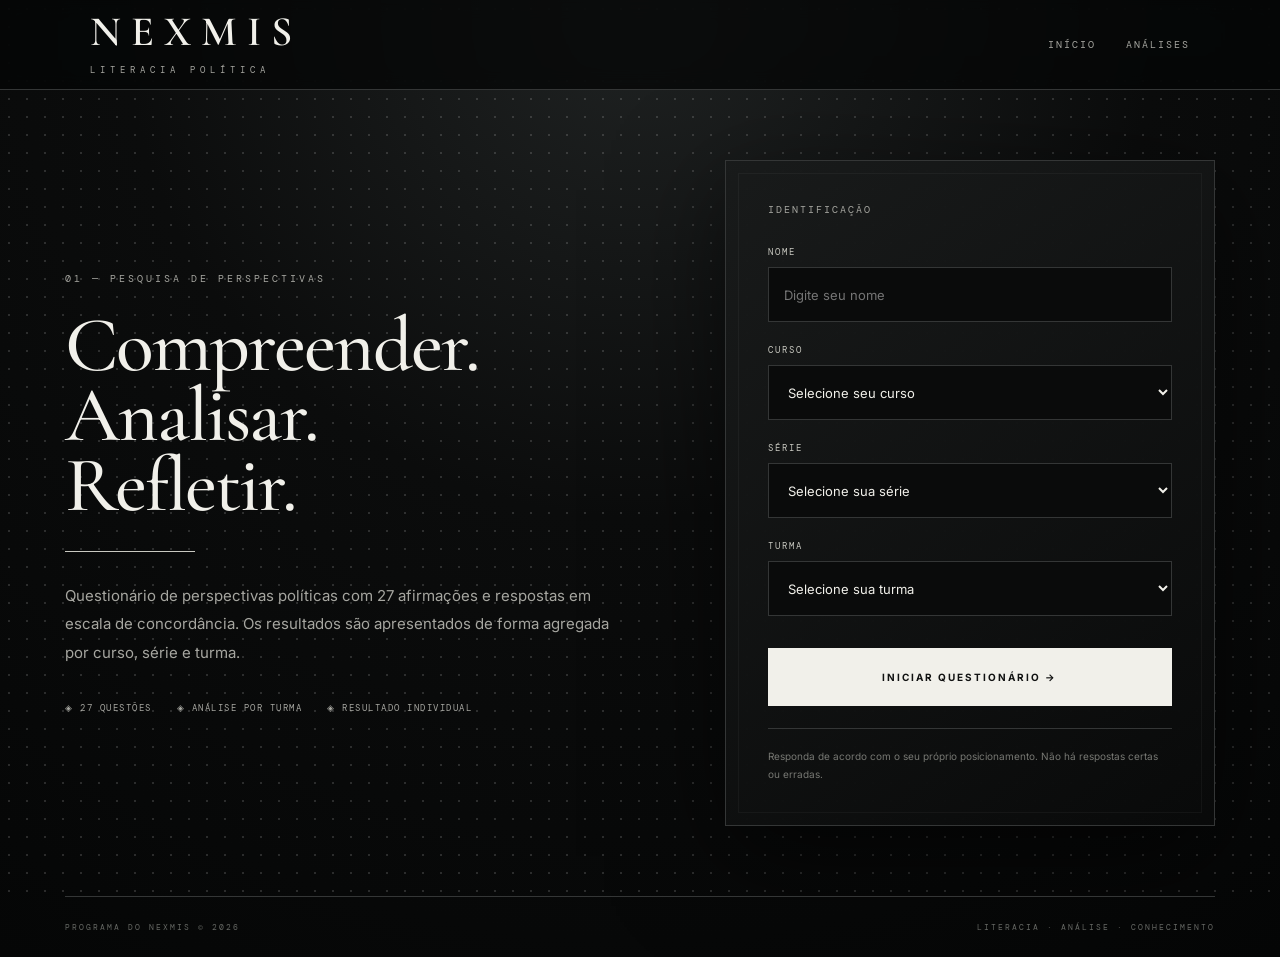
==== index.html @ 026ede21 "Add files via upload" ====
<!DOCTYPE html>
<html lang="pt-BR">
<head>
<meta charset="UTF-8">
<meta name="viewport" content="width=device-width, initial-scale=1.0">
<title>NEXMIS | Literacia Política</title>
<link rel="preconnect" href="https://fonts.googleapis.com">
<link href="https://fonts.googleapis.com/css2?family=Cormorant+Garamond:wght@400;500;600;700&family=DM+Mono&family=Inter:wght@400;500;600;700&display=swap" rel="stylesheet">
<link rel="stylesheet" href="style.css">
</head>
<body>
<header>
  <div class="logo">NEXMIS<small>LITERACIA POLÍTICA</small></div>
  <nav>
    <a href="index.html">INÍCIO</a>
    <a href="resultado.html">ANÁLISES</a>
  </nav>
</header>

<main>
<section>
  <div class="kicker">01 — PESQUISA DE PERSPECTIVAS</div>
  <h1>Compreender.<br>Analisar.<br>Refletir.</h1>
  <div class="linha"></div>
  <p class="descricao">
    Questionário de perspectivas políticas com 27 afirmações e respostas em escala de
    concordância. Os resultados são apresentados de forma agregada por
    curso, série e turma.
  </p>
  <div class="informacoes">
    <span>◈ 27 QUESTÕES</span>
    <span>◈ ANÁLISE POR TURMA</span>
    <span>◈ RESULTADO INDIVIDUAL</span>
  </div>
</section>

<section class="card">
  <div class="titulo-card">IDENTIFICAÇÃO</div>

  <label for="nome">NOME</label>
  <input id="nome" type="text" maxlength="80" placeholder="Digite seu nome">

  <label for="curso">CURSO</label>
  <select id="curso">
    <option value="">Selecione seu curso</option>
    <option>Desenvolvimento de Sistemas</option>
    <option>Eletrotécnica</option>
  </select>

  <label for="serie">SÉRIE</label>
  <select id="serie">
    <option value="">Selecione sua série</option>
    <option>1º Ano</option>
    <option>2º Ano</option>
    <option>3º Ano</option>
  </select>

  <label for="turma">TURMA</label>
  <select id="turma">
    <option value="">Selecione sua turma</option>
    <option>Turma A</option>
    <option>Turma B</option>
  </select>

  <button id="iniciar" type="button">INICIAR QUESTIONÁRIO →</button>
  <div id="erro" class="erro"></div>

  <div class="aviso">
    Responda de acordo com o seu próprio posicionamento. Não há respostas
    certas ou erradas.
  </div>
</section>
</main>

<footer>
  <span>PROGRAMA DO NEXMIS © 2026</span>
  <span>LITERACIA · ANÁLISE · CONHECIMENTO</span>
</footer>
<script src="api-config.js"></script>
<script src="script.js"></script>
</body>
</html>
---- style.css ----
*{margin:0;padding:0;box-sizing:border-box}
:root{--preto:#070808;--preto-card:#111313;--grafite:#1a1c1c;--linha:#343636;--branco:#f1f0ea;--cinza:#a6a6a0;--prata:#c9c9c1}
body{min-height:100vh;font-family:"Inter",sans-serif;color:var(--branco);background:radial-gradient(circle at top,#202323 0%,#0b0c0c 45%,#050606 100%);overflow-x:hidden}
body::before{content:"";position:fixed;inset:0;pointer-events:none;opacity:.15;background-image:radial-gradient(#fff 1px,transparent 1px);background-size:18px 18px}
header{min-height:90px;padding:0 7%;display:flex;align-items:center;justify-content:space-between;border-bottom:1px solid var(--linha);background:rgba(5,6,6,.75);backdrop-filter:blur(10px);position:relative;z-index:10}
.logo{font-family:"Cormorant Garamond",serif;font-size:42px;font-weight:600;letter-spacing:10px;line-height:.8}
.logo small{display:block;margin-top:18px;font-family:"DM Mono",monospace;font-size:9px;font-weight:normal;letter-spacing:5px;color:var(--cinza)}
nav{display:flex;gap:30px}nav a{color:var(--cinza);text-decoration:none;font-family:"DM Mono",monospace;font-size:10px;letter-spacing:2px;transition:.3s}nav a:hover{color:var(--branco)}
main{width:min(1150px,92%);margin:70px auto;display:grid;grid-template-columns:1.1fr .9fr;gap:60px;align-items:center;position:relative;z-index:2}
.kicker{font-family:"DM Mono",monospace;font-size:10px;letter-spacing:3px;color:var(--cinza);margin-bottom:25px}
h1{font-family:"Cormorant Garamond",serif;font-size:78px;font-weight:500;line-height:.9;letter-spacing:-2px;margin-bottom:30px}
.linha{width:130px;height:1px;background:var(--prata);margin-bottom:30px}
.descricao{max-width:560px;color:var(--cinza);font-size:15px;line-height:1.9}.descricao.curto{margin-bottom:20px}
.informacoes{display:flex;flex-wrap:wrap;gap:25px;margin-top:35px}.informacoes span{font-family:"DM Mono",monospace;font-size:9px;letter-spacing:1.5px;color:var(--cinza)}
.card,.questionario-card{background:linear-gradient(145deg,rgba(25,27,27,.98),rgba(9,10,10,.98));border:1px solid var(--linha);padding:42px;box-shadow:0 30px 100px rgba(0,0,0,.6);position:relative}
.card::before,.questionario-card::before{content:"";position:absolute;inset:12px;border:1px solid rgba(255,255,255,.04);pointer-events:none}
.titulo-card{font-family:"DM Mono",monospace;font-size:10px;letter-spacing:2px;color:var(--cinza);margin-bottom:30px}
label{display:block;margin-top:22px;margin-bottom:9px;font-family:"DM Mono",monospace;font-size:9px;letter-spacing:2px;color:var(--prata)}
select,input{width:100%;height:55px;padding:0 15px;background:#0a0b0b;color:var(--branco);border:1px solid var(--linha);outline:none;font-family:"Inter",sans-serif;font-size:13px}
select:focus,input:focus{border-color:var(--prata)}
button,.botao-link{width:100%;min-height:58px;margin-top:32px;border:none;background:var(--branco);color:#111212;font-family:"Inter",sans-serif;font-size:10px;font-weight:700;letter-spacing:2px;cursor:pointer;transition:.3s;display:flex;align-items:center;justify-content:center;text-decoration:none}
button:hover,.botao-link:hover{background:var(--prata);transform:translateY(-2px)}
.erro{color:#d3a4a4;font-size:11px;margin-top:15px;line-height:1.6}.aviso{margin-top:22px;padding-top:18px;border-top:1px solid var(--linha);color:#777873;font-size:10px;line-height:1.8}
.questionario-container,.resultados-container{display:block;max-width:850px}.questionario-card{width:100%}.titulo-questionario{font-size:64px}
.identificacao{margin-bottom:30px;padding:15px;border:1px solid var(--linha);font-family:"DM Mono",monospace;color:var(--cinza);font-size:10px;line-height:2}
.escala-legenda{display:grid;grid-template-columns:repeat(5,1fr);gap:8px;margin-bottom:30px;color:#777873;font-family:"DM Mono",monospace;font-size:8px;line-height:1.4;text-align:center}
.pergunta{margin-bottom:45px}.pergunta-numero{font-family:"DM Mono",monospace;color:var(--cinza);font-size:9px;letter-spacing:2px;margin-bottom:12px}.pergunta h2{font-family:"Cormorant Garamond",serif;font-size:28px;font-weight:500;line-height:1.2;margin-bottom:20px}
.alternativa{display:flex;align-items:center;gap:12px;padding:15px;margin-bottom:8px;border:1px solid var(--linha);cursor:pointer;transition:.2s;font-family:"Inter",sans-serif;font-size:13px;letter-spacing:0;color:var(--branco)}
.alternativa:hover{border-color:var(--prata)}.alternativa input{width:auto;height:auto;padding:0;accent-color:white}
.resultado-titulo{font-family:"Cormorant Garamond",serif;font-size:27px;margin-bottom:10px}.barra-container{height:12px;background:#080909;border:1px solid var(--linha);margin:8px 0}.barra{height:100%;background:var(--prata)}.resultado-legenda{font-family:"DM Mono",monospace;color:var(--cinza);font-size:9px;letter-spacing:1px}
.grupo-cabecalho{display:flex;justify-content:space-between;align-items:end;padding-bottom:20px;border-bottom:1px solid var(--linha);margin-bottom:25px}.grupo-cabecalho strong{font-family:"DM Mono",monospace;font-size:12px}
.pessoa-card{display:flex;justify-content:space-between;align-items:center;gap:20px;padding:16px;border:1px solid var(--linha);margin-bottom:8px}.pessoa-card strong{display:block;font-size:14px}.pessoa-card small{display:block;color:var(--cinza);font-size:10px;margin-top:6px}.pessoa-classificacao{font-family:"DM Mono",monospace;font-size:10px;text-align:right;white-space:nowrap}
.distribuicao{margin-bottom:40px}.filtros{display:grid;grid-template-columns:repeat(3,1fr);gap:12px}.filtros label{margin-top:0}.filtros select{height:48px;font-size:11px}
.acoes-admin{display:grid;grid-template-columns:1fr 1fr;gap:10px;margin-top:35px}.acoes-admin button{margin-top:0;font-size:8px}.botao-secundario{background:transparent;color:var(--branco);border:1px solid var(--linha);margin-top:10px}.sem-dados{color:var(--cinza);font-size:13px;line-height:1.8;padding:20px 0}.hidden{display:none}
footer{width:min(1150px,92%);margin:auto;padding:25px 0;border-top:1px solid var(--linha);display:flex;justify-content:space-between;color:#666864;font-family:"DM Mono",monospace;font-size:8px;letter-spacing:2px;position:relative;z-index:2}
@media(max-width:800px){header{padding:20px 5%;flex-direction:column;gap:20px}.logo{font-size:34px}nav{gap:16px}nav a{font-size:8px}main{grid-template-columns:1fr;margin:45px auto}h1{font-size:58px}.titulo-questionario{font-size:50px}.card,.questionario-card{padding:28px}.escala-legenda{display:none}.filtros{grid-template-columns:1fr}.acoes-admin{grid-template-columns:1fr}.pessoa-card{align-items:flex-start;flex-direction:column}.pessoa-classificacao{text-align:left}footer{flex-direction:column;gap:15px}}


/* Resposta selecionada */
.alternativa:has(input:checked){
  border-color: #ffffff;
  background: rgba(241,240,234,.16);
  box-shadow: 0 0 0 1px rgba(241,240,234,.35), 0 0 18px rgba(241,240,234,.12);
}
.alternativa:has(input:checked) span{color:#fff;font-weight:700}
.alternativa input:checked{accent-color:#fff}

.pessoa-classificacao small{display:block;color:var(--cinza);margin-top:5px;font-size:9px}
.grupo-cabecalho small{font-weight:normal;color:var(--cinza)}

@media print{
  body{background:#fff;color:#111}
  body::before, header, footer, #loginResultados, .acoes-admin, #sairResultados{display:none!important}
  main{display:block;width:100%;margin:0}
  main>section:first-child{display:block}
  .card{box-shadow:none;border:0;background:#fff;color:#111;padding:20px}
  .card::before{display:none}
  .descricao,.resultado-legenda,.pessoa-card small,.pessoa-classificacao small{color:#444}
  .barra-container{background:#eee}
  .barra{background:#333}
  .pessoa-card{break-inside:avoid;border-color:#ccc}
  .resultado-item{break-inside:avoid}
}

/* Marca enviada */

.resultado-individual-final{border:1px solid var(--linha);padding:28px;margin:25px 0 10px;background:rgba(255,255,255,.025)}
.resultado-final-label{font-family:"DM Mono",monospace;font-size:9px;letter-spacing:2px;color:var(--cinza);margin-bottom:14px}
.resultado-final-estilo{font-family:"Cormorant Garamond",serif;font-size:48px;line-height:1.05;margin-bottom:10px}
.resultado-final-lado{font-family:"DM Mono",monospace;font-size:10px;color:var(--prata);letter-spacing:1px}
.resultado-final-descricao{color:var(--cinza);font-size:13px;line-height:1.8;margin-top:18px}
.resultado-final-nota{border-top:1px solid var(--linha);padding-top:15px;margin-top:18px;color:#777873;font-size:10px;line-height:1.7}
.botao-link.botao-secundario{margin-top:10px}

.grafico-total{margin-top:45px;padding-top:35px;border-top:1px solid var(--linha)}
.grafico-cabecalho{margin-bottom:22px}
.legenda-grafico{display:flex;flex-wrap:wrap;gap:15px;margin:15px 0 28px;font-family:"DM Mono",monospace;font-size:8px;color:var(--cinza)}
.legenda-grafico span{display:flex;align-items:center;gap:6px}
.legenda-ponto{width:9px;height:9px;border:1px solid var(--prata);display:inline-block}
.grafico-turma{padding:20px 0;border-bottom:1px solid var(--linha);break-inside:avoid}
.grafico-turma-topo{display:flex;justify-content:space-between;gap:15px;align-items:baseline;margin-bottom:10px}
.grafico-turma-topo strong{font-size:13px}
.grafico-turma-topo span{font-family:"DM Mono",monospace;color:var(--cinza);font-size:9px}
.barra-empilhada{height:28px;display:flex;width:100%;background:#080909;border:1px solid var(--linha);overflow:hidden}
.segmento{height:100%;min-width:0;border-right:1px solid rgba(0,0,0,.35)}
.segmento-0{background:#777}.segmento-1{background:#999}.segmento-2{background:#bbb}.segmento-3{background:#999}.segmento-4{background:#777}
.valores-grafico{display:grid;grid-template-columns:repeat(5,1fr);gap:8px;margin-top:10px}
.valores-grafico span{font-family:"DM Mono",monospace;font-size:7px;line-height:1.5;color:var(--cinza)}
.valores-grafico b{color:var(--branco);display:block;font-size:9px}

@media print{
  .modo-exportacao .resultados-container>section:first-child,
  .modo-exportacao #resumoGrupo,
  .modo-exportacao #listaPessoas,
  .modo-exportacao .acoes-admin,
  .modo-exportacao #sairResultados{display:none!important}
  .modo-exportacao .grafico-total{display:block!important}
}
@media(max-width:800px){
  .resultado-final-estilo{font-size:40px}
  .valores-grafico{grid-template-columns:1fr 1fr}
}
.resultado-individual-final{border:1px solid var(--linha);padding:28px;margin:25px 0;background:rgba(255,255,255,.02)}
.resultado-final-label{font-family:"DM Mono",monospace;font-size:9px;letter-spacing:2px;color:var(--cinza);margin-bottom:14px}
.resultado-final-estilo{font-family:"Cormorant Garamond",serif;font-size:46px;line-height:1.05;margin-bottom:12px}
.resultado-final-lado{font-family:"DM Mono",monospace;font-size:11px;color:var(--prata);letter-spacing:1px}
.resultado-final-descricao{color:var(--cinza);font-size:13px;line-height:1.8;margin-top:20px}
.resultado-final-nota{color:#777873;font-size:10px;line-height:1.7;margin-top:15px;padding-top:15px;border-top:1px solid var(--linha)}
.grafico-total{margin-top:45px;padding-top:25px;border-top:1px solid var(--linha)}
.grafico-cabecalho{margin-bottom:20px}.legenda-grafico{display:flex;flex-wrap:wrap;gap:15px;color:var(--cinza);font-family:"DM Mono",monospace;font-size:9px;margin-bottom:20px}
.grafico-turma{padding:18px 0;border-bottom:1px solid var(--linha)}
.grafico-turma-topo{display:flex;justify-content:space-between;gap:20px;margin-bottom:10px;font-family:"DM Mono",monospace;font-size:9px;color:var(--cinza)}
.barra-empilhada{height:24px;display:flex;background:#080909;border:1px solid var(--linha);overflow:hidden}.segmento{height:100%;min-width:0}.segmento-0{background:#eee}.segmento-1{background:#c9c9c1}.segmento-2{background:#999}.segmento-3{background:#666}.segmento-4{background:#333}
.valores-grafico{display:grid;grid-template-columns:repeat(5,1fr);gap:8px;margin-top:9px;color:var(--cinza);font-family:"DM Mono",monospace;font-size:8px;line-height:1.5}.valores-grafico b{color:var(--branco)}
button:disabled{opacity:.55;cursor:wait;transform:none!important}
@media print{.modo-exportacao .grafico-total{display:block}.modo-exportacao #resumoGrupo,.modo-exportacao .filtros,.modo-exportacao .titulo-card{display:none!important}.modo-exportacao main>section:first-child{display:none!important}.modo-exportacao .card{padding:20px}.grafico-turma-topo{color:#222}.valores-grafico b{color:#111}}
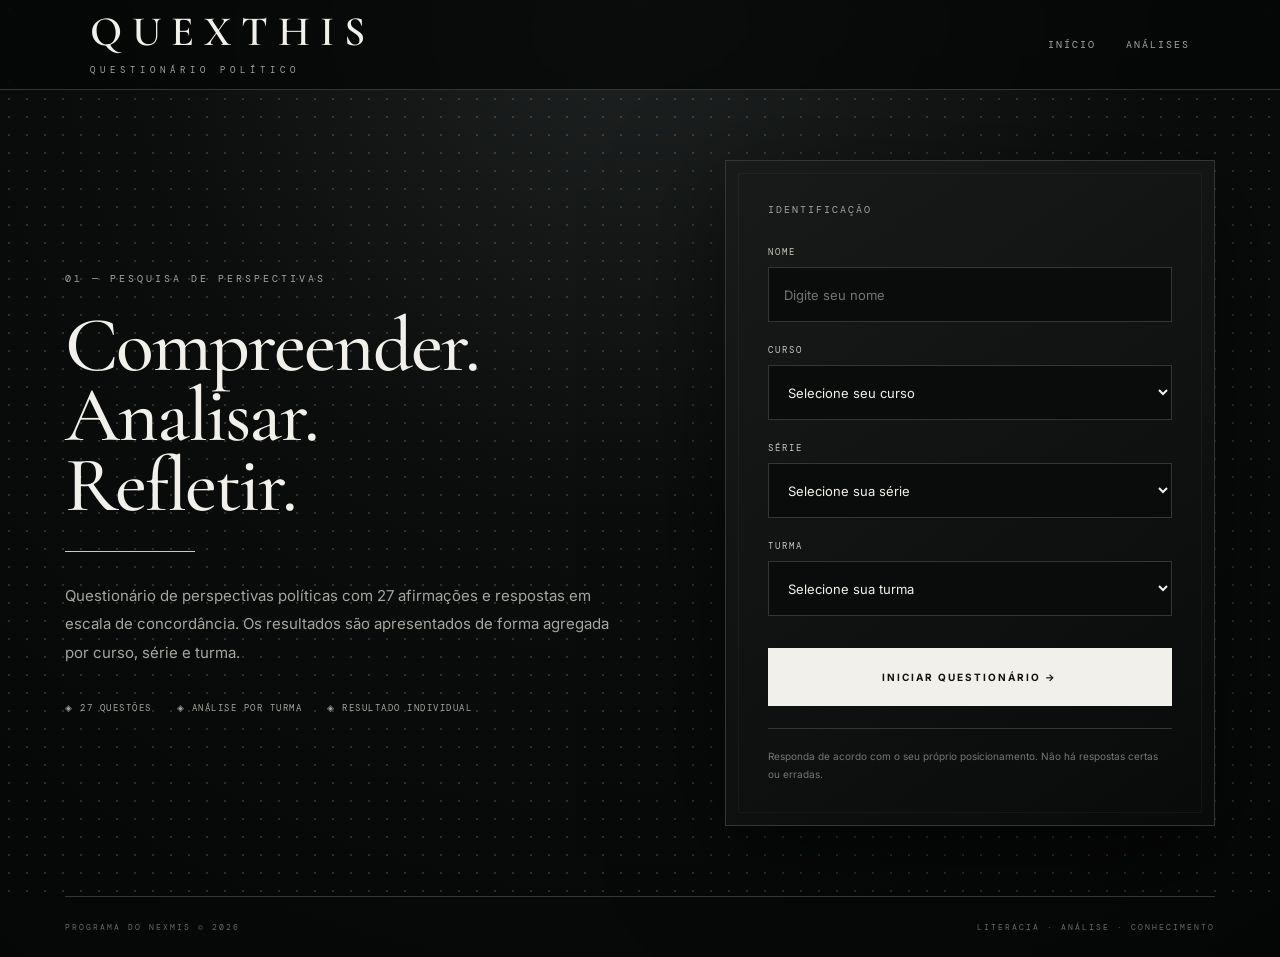
==== commit a5825f94: "Change logo text from NEXMIS to QUEXTHIS" ====
--- a/index.html
+++ b/index.html
@@ -10,7 +10,7 @@
 </head>
 <body>
 <header>
-  <div class="logo">NEXMIS<small>LITERACIA POLÍTICA</small></div>
+  <div class="logo">QUEXTHIS<small>QUESTIONÁRIO POLÍTICO</small></div>
   <nav>
     <a href="index.html">INÍCIO</a>
     <a href="resultado.html">ANÁLISES</a>
@@ -79,4 +79,4 @@
 <script src="api-config.js"></script>
 <script src="script.js"></script>
 </body>
-</html>+</html>
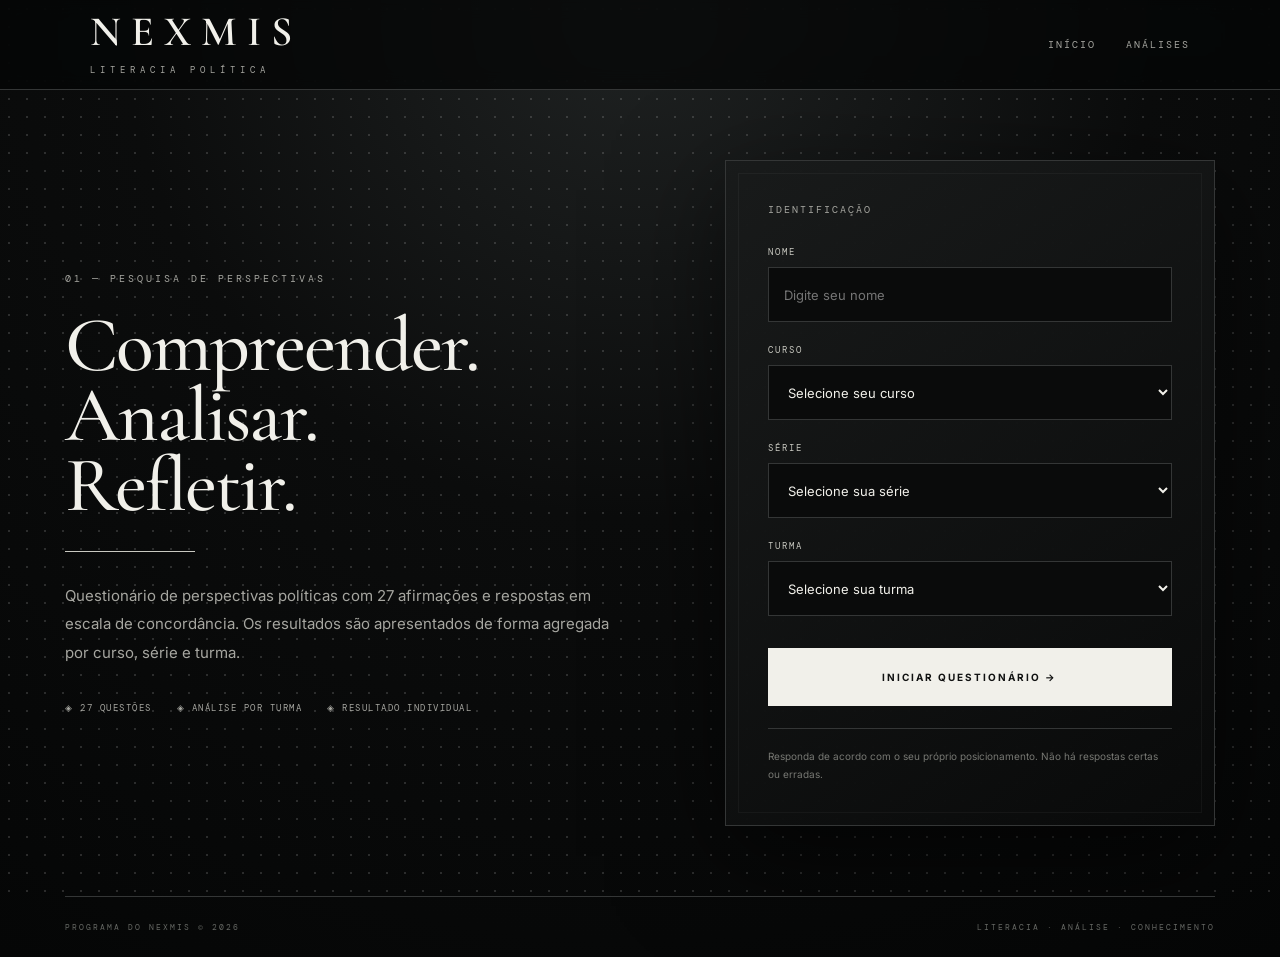
==== commit aadb7c67: "Update logo and improve accessibility features" ====
--- a/index.html
+++ b/index.html
@@ -10,7 +10,7 @@
 </head>
 <body>
 <header>
-  <div class="logo">QUEXTHIS<small>QUESTIONÁRIO POLÍTICO</small></div>
+  <div class="logo">NEXMIS<small>LITERACIA POLÍTICA</small></div>
   <nav>
     <a href="index.html">INÍCIO</a>
     <a href="resultado.html">ANÁLISES</a>
@@ -63,7 +63,7 @@
   </select>
 
   <button id="iniciar" type="button">INICIAR QUESTIONÁRIO →</button>
-  <div id="erro" class="erro"></div>
+  <div id="erro" class="erro" role="alert" aria-live="polite"></div>
 
   <div class="aviso">
     Responda de acordo com o seu próprio posicionamento. Não há respostas
--- a/style.css
+++ b/style.css
@@ -114,3 +114,44 @@
 .valores-grafico{display:grid;grid-template-columns:repeat(5,1fr);gap:8px;margin-top:9px;color:var(--cinza);font-family:"DM Mono",monospace;font-size:8px;line-height:1.5}.valores-grafico b{color:var(--branco)}
 button:disabled{opacity:.55;cursor:wait;transform:none!important}
 @media print{.modo-exportacao .grafico-total{display:block}.modo-exportacao #resumoGrupo,.modo-exportacao .filtros,.modo-exportacao .titulo-card{display:none!important}.modo-exportacao main>section:first-child{display:none!important}.modo-exportacao .card{padding:20px}.grafico-turma-topo{color:#222}.valores-grafico b{color:#111}}
+
+/* ===== Ajustes de celular: mesma aparência, mais legível e acessível ===== */
+@media(max-width:800px){
+  /* 16px evita que Safari/Chrome no iOS deem zoom automático ao tocar no campo */
+  select,input{font-size:16px}
+  /* alvo de toque um pouco maior nos rádios do questionário, sem mudar o layout */
+  .alternativa{padding:16px 14px}
+  .alternativa input{transform:scale(1.2)}
+  /* textos em caixa alta/mono muito pequenos ficavam difíceis de ler no celular */
+  .informacoes span{font-size:10px}
+  .aviso,.erro{font-size:12px;line-height:1.7}
+  .identificacao{font-size:11px;line-height:1.9}
+  .resultado-legenda{font-size:10px}
+  .legenda-grafico{font-size:9px}
+  .grafico-turma-topo span{font-size:10px}
+  .valores-grafico span{font-size:9px}
+  .valores-grafico b{font-size:10px}
+  .pessoa-card small,.resultado-final-nota{font-size:11px}
+  footer{font-size:9px;text-align:center;gap:10px}
+}
+
+@media(max-width:420px){
+  .card,.questionario-card{padding:24px 20px}
+  h1{font-size:42px}
+  .titulo-questionario{font-size:38px}
+  .pergunta h2{font-size:23px}
+  .resultado-final-estilo{font-size:32px}
+}
+
+/* Foco visível para quem navega por teclado ou leitor de tela (qualquer tela) */
+a:focus-visible,
+button:focus-visible,
+input:focus-visible,
+select:focus-visible{
+  outline:2px solid var(--prata);
+  outline-offset:2px;
+}
+.alternativa:has(input:focus-visible){
+  outline:2px solid var(--prata);
+  outline-offset:2px;
+}
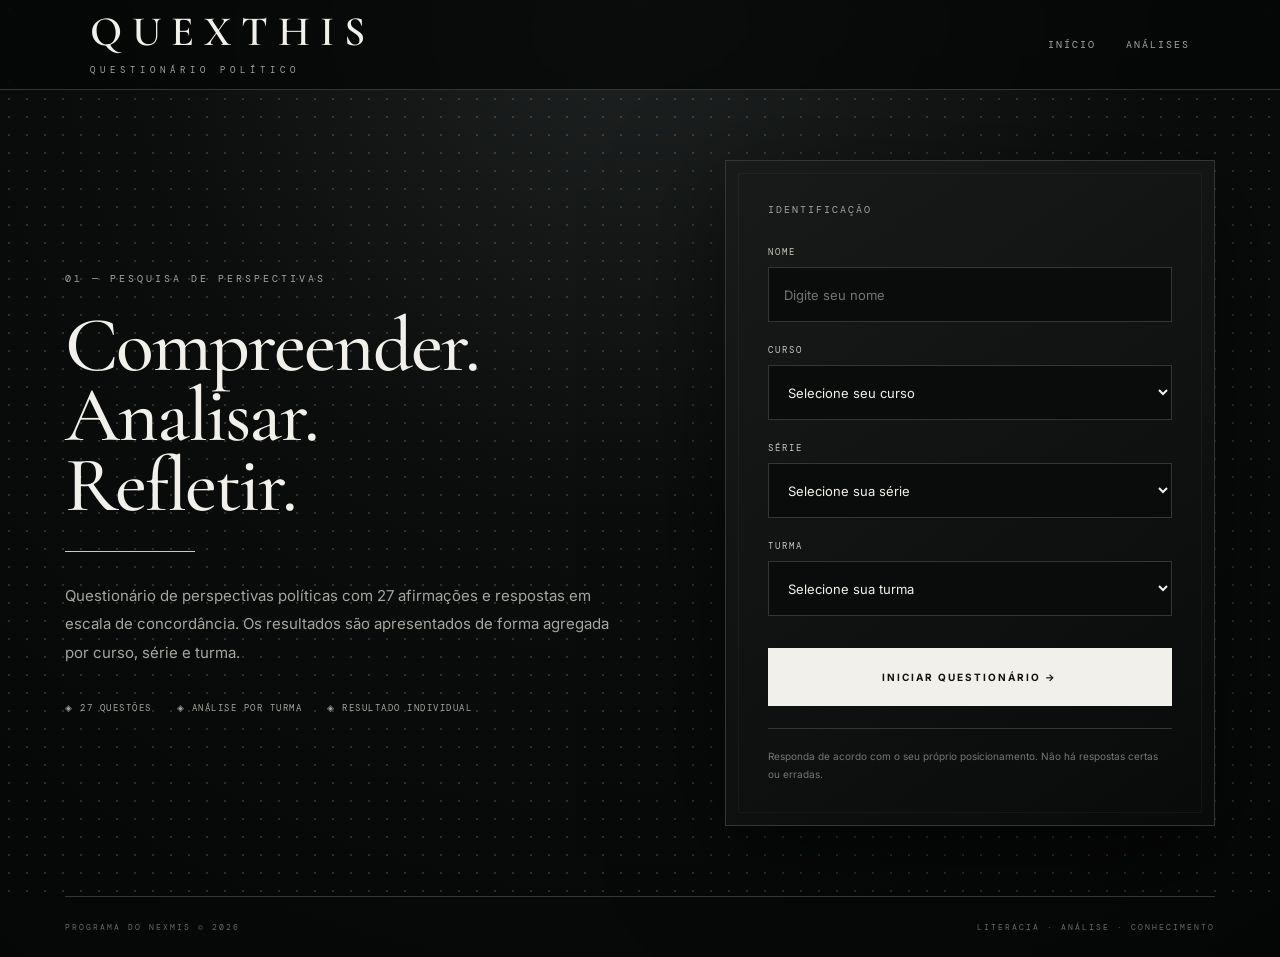
==== commit cc98176a: "Update index.html" ====
--- a/index.html
+++ b/index.html
@@ -10,7 +10,7 @@
 </head>
 <body>
 <header>
-  <div class="logo">NEXMIS<small>LITERACIA POLÍTICA</small></div>
+  <div class="logo">QUEXTHIS<small>QUESTIONÁRIO POLÍTICO</small></div>
   <nav>
     <a href="index.html">INÍCIO</a>
     <a href="resultado.html">ANÁLISES</a>
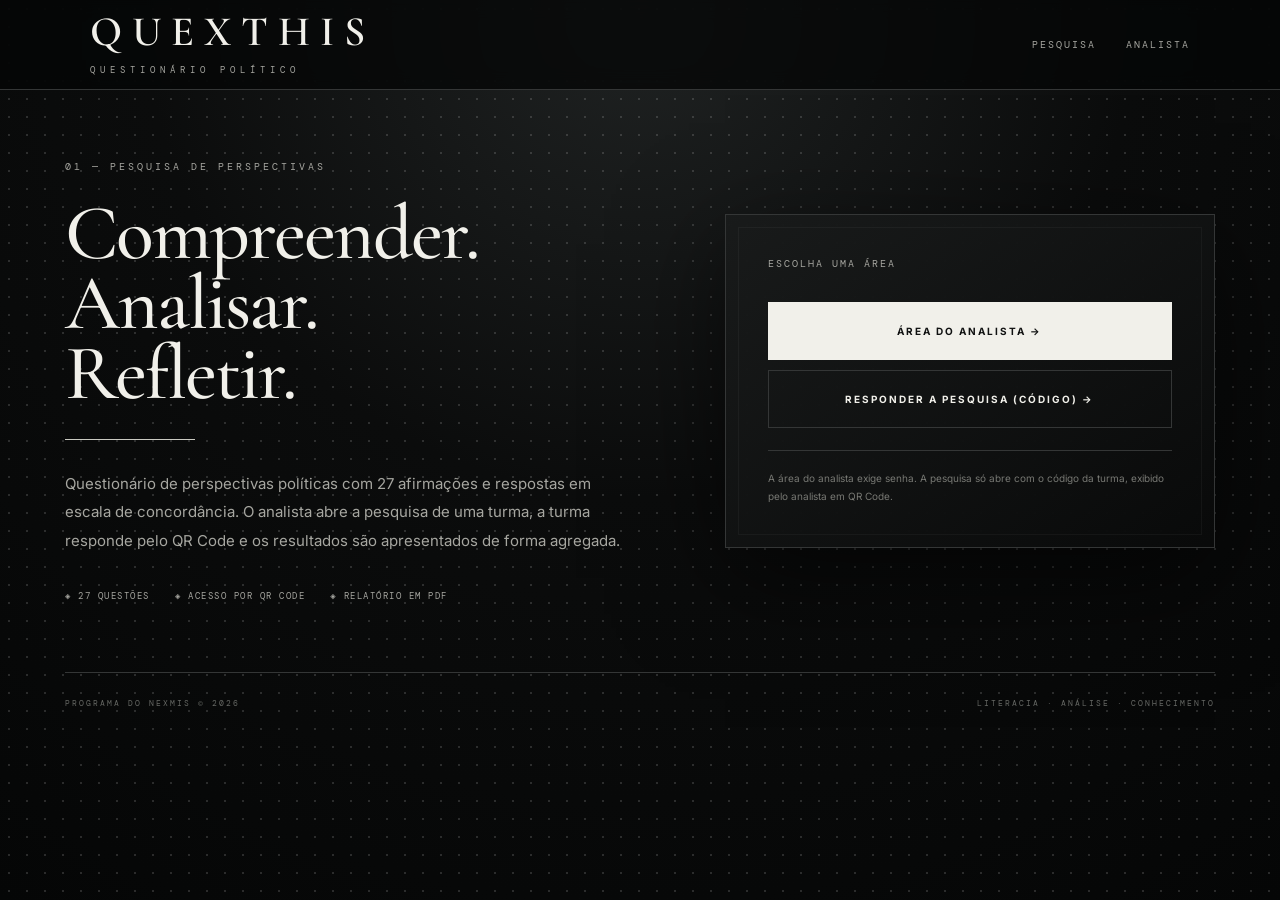
==== commit e1972f32: "Add files via upload" ====
--- a/index.html
+++ b/index.html
@@ -12,8 +12,8 @@
 <header>
   <div class="logo">QUEXTHIS<small>QUESTIONÁRIO POLÍTICO</small></div>
   <nav>
-    <a href="index.html">INÍCIO</a>
-    <a href="resultado.html">ANÁLISES</a>
+    <a href="pesquisa.html">PESQUISA</a>
+    <a href="analista.html">ANALISTA</a>
   </nav>
 </header>
 
@@ -24,50 +24,23 @@
   <div class="linha"></div>
   <p class="descricao">
     Questionário de perspectivas políticas com 27 afirmações e respostas em escala de
-    concordância. Os resultados são apresentados de forma agregada por
-    curso, série e turma.
+    concordância. O analista abre a pesquisa de uma turma, a turma responde pelo QR Code
+    e os resultados são apresentados de forma agregada.
   </p>
   <div class="informacoes">
     <span>◈ 27 QUESTÕES</span>
-    <span>◈ ANÁLISE POR TURMA</span>
-    <span>◈ RESULTADO INDIVIDUAL</span>
+    <span>◈ ACESSO POR QR CODE</span>
+    <span>◈ RELATÓRIO EM PDF</span>
   </div>
 </section>
 
 <section class="card">
-  <div class="titulo-card">IDENTIFICAÇÃO</div>
-
-  <label for="nome">NOME</label>
-  <input id="nome" type="text" maxlength="80" placeholder="Digite seu nome">
-
-  <label for="curso">CURSO</label>
-  <select id="curso">
-    <option value="">Selecione seu curso</option>
-    <option>Desenvolvimento de Sistemas</option>
-    <option>Eletrotécnica</option>
-  </select>
-
-  <label for="serie">SÉRIE</label>
-  <select id="serie">
-    <option value="">Selecione sua série</option>
-    <option>1º Ano</option>
-    <option>2º Ano</option>
-    <option>3º Ano</option>
-  </select>
-
-  <label for="turma">TURMA</label>
-  <select id="turma">
-    <option value="">Selecione sua turma</option>
-    <option>Turma A</option>
-    <option>Turma B</option>
-  </select>
-
-  <button id="iniciar" type="button">INICIAR QUESTIONÁRIO →</button>
-  <div id="erro" class="erro" role="alert" aria-live="polite"></div>
-
+  <div class="titulo-card">ESCOLHA UMA ÁREA</div>
+  <a class="botao-link" href="analista.html">ÁREA DO ANALISTA →</a>
+  <a class="botao-link botao-secundario" href="pesquisa.html">RESPONDER A PESQUISA (CÓDIGO) →</a>
   <div class="aviso">
-    Responda de acordo com o seu próprio posicionamento. Não há respostas
-    certas ou erradas.
+    A área do analista exige senha. A pesquisa só abre com o código da turma,
+    exibido pelo analista em QR Code.
   </div>
 </section>
 </main>
@@ -76,7 +49,5 @@
   <span>PROGRAMA DO NEXMIS © 2026</span>
   <span>LITERACIA · ANÁLISE · CONHECIMENTO</span>
 </footer>
-<script src="api-config.js"></script>
-<script src="script.js"></script>
 </body>
 </html>
--- a/style.css
+++ b/style.css
@@ -155,3 +155,33 @@
   outline:2px solid var(--prata);
   outline-offset:2px;
 }
+
+/* ===== Nova versão: abas, QR Code, código e histórico ===== */
+.titulo-card.espaco-topo{margin-top:40px}
+.abas{display:flex;border-bottom:1px solid var(--linha);margin-bottom:28px}
+.abas button{width:auto;min-height:46px;margin:0;padding:0 22px;background:transparent;color:var(--cinza);border:none;border-bottom:2px solid transparent;letter-spacing:2px}
+.abas button:hover{background:transparent;color:var(--branco);transform:none}
+.abas button.ativa{color:var(--branco);border-bottom-color:var(--branco)}
+#vistaNova>#gerar{margin-top:28px}
+.botao-mini{width:auto;min-height:38px;margin-top:0;padding:0 18px;flex-shrink:0}
+.pessoa-card>div{min-width:0}
+.pessoa-card strong{overflow-wrap:anywhere}
+.qr-area{display:flex;gap:30px;align-items:center;flex-wrap:wrap;margin-bottom:35px;padding-bottom:30px;border-bottom:1px solid var(--linha)}
+.qr-box{background:#fff;padding:14px;line-height:0;flex-shrink:0}
+.qr-box img,.qr-box canvas{max-width:100%;height:auto}
+.qr-falha{width:220px;line-height:1.6;color:#333;font-size:12px}
+.qr-info{flex:1;min-width:220px}
+.codigo-grande{font-family:"DM Mono",monospace;font-size:46px;letter-spacing:10px;margin:10px 0 18px;line-height:1}
+.link-pesquisa{margin-top:8px;font-family:"DM Mono",monospace;font-size:10px;color:var(--prata);word-break:break-all}
+.confirmacao{margin-top:22px;padding:22px;border:1px solid var(--linha);background:rgba(255,255,255,.02)}
+.confirmacao .acoes-admin{margin-top:22px}
+input.campo-codigo{text-transform:uppercase;text-align:center;letter-spacing:8px;font-family:"DM Mono",monospace;font-size:22px}
+#detAtualizacao{margin-top:14px}
+.abas.hidden,.hidden{display:none}
+@media(max-width:800px){
+  .codigo-grande{font-size:36px;letter-spacing:7px}
+  .qr-area{justify-content:center}
+  .abas button{padding:0 14px;font-size:9px}
+  input.campo-codigo{font-size:20px}
+}
+.resultados-container>.card{margin-top:50px}
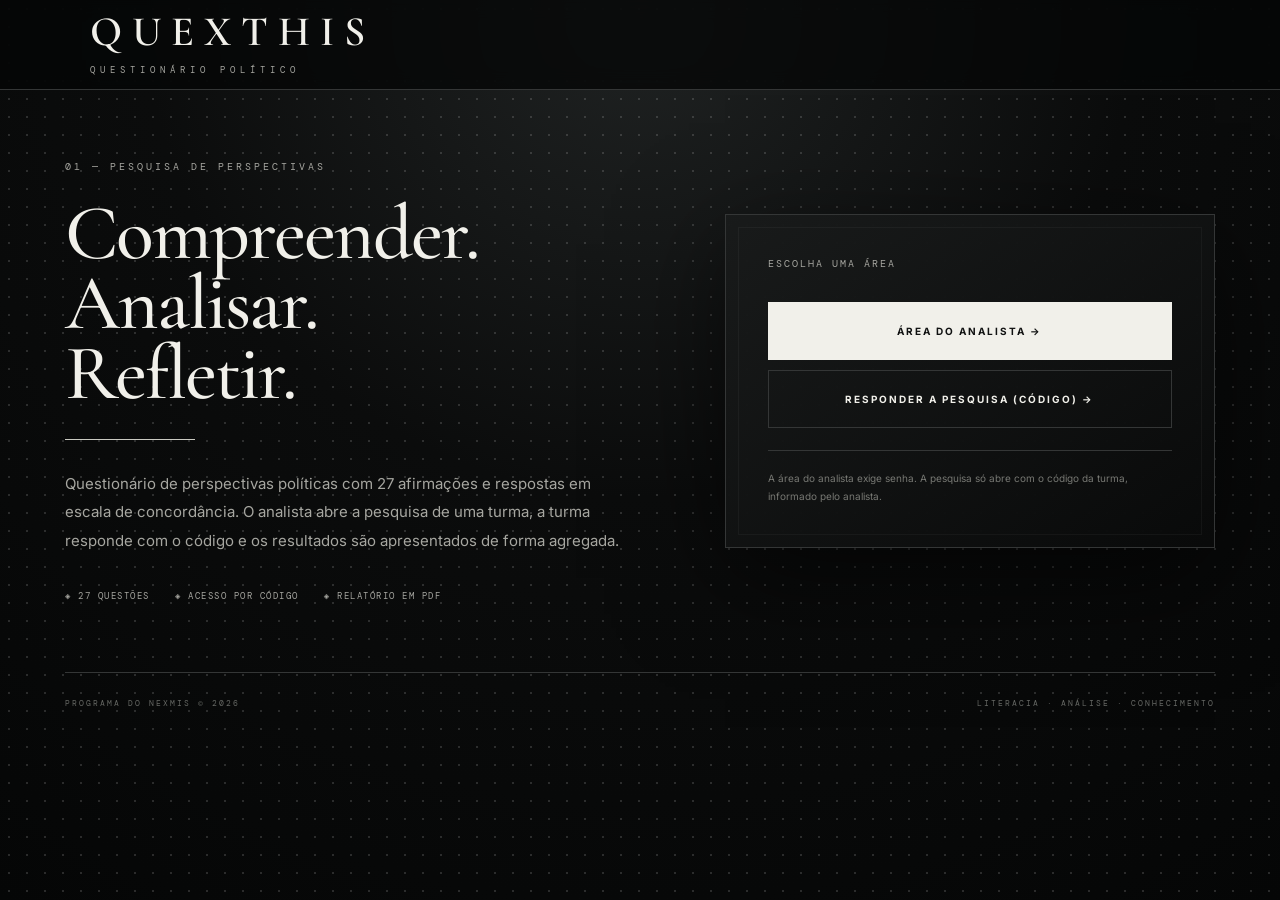
==== commit 0219465b: "Revise navigation and update access instructions Updated text for navigation and instructions." ====
--- a/index.html
+++ b/index.html
@@ -11,10 +11,6 @@
 <body>
 <header>
   <div class="logo">QUEXTHIS<small>QUESTIONÁRIO POLÍTICO</small></div>
-  <nav>
-    <a href="pesquisa.html">PESQUISA</a>
-    <a href="analista.html">ANALISTA</a>
-  </nav>
 </header>
 
 <main>
@@ -24,12 +20,12 @@
   <div class="linha"></div>
   <p class="descricao">
     Questionário de perspectivas políticas com 27 afirmações e respostas em escala de
-    concordância. O analista abre a pesquisa de uma turma, a turma responde pelo QR Code
+    concordância. O analista abre a pesquisa de uma turma, a turma responde com o código
     e os resultados são apresentados de forma agregada.
   </p>
   <div class="informacoes">
     <span>◈ 27 QUESTÕES</span>
-    <span>◈ ACESSO POR QR CODE</span>
+    <span>◈ ACESSO POR CÓDIGO</span>
     <span>◈ RELATÓRIO EM PDF</span>
   </div>
 </section>
@@ -40,7 +36,7 @@
   <a class="botao-link botao-secundario" href="pesquisa.html">RESPONDER A PESQUISA (CÓDIGO) →</a>
   <div class="aviso">
     A área do analista exige senha. A pesquisa só abre com o código da turma,
-    exibido pelo analista em QR Code.
+    informado pelo analista.
   </div>
 </section>
 </main>
